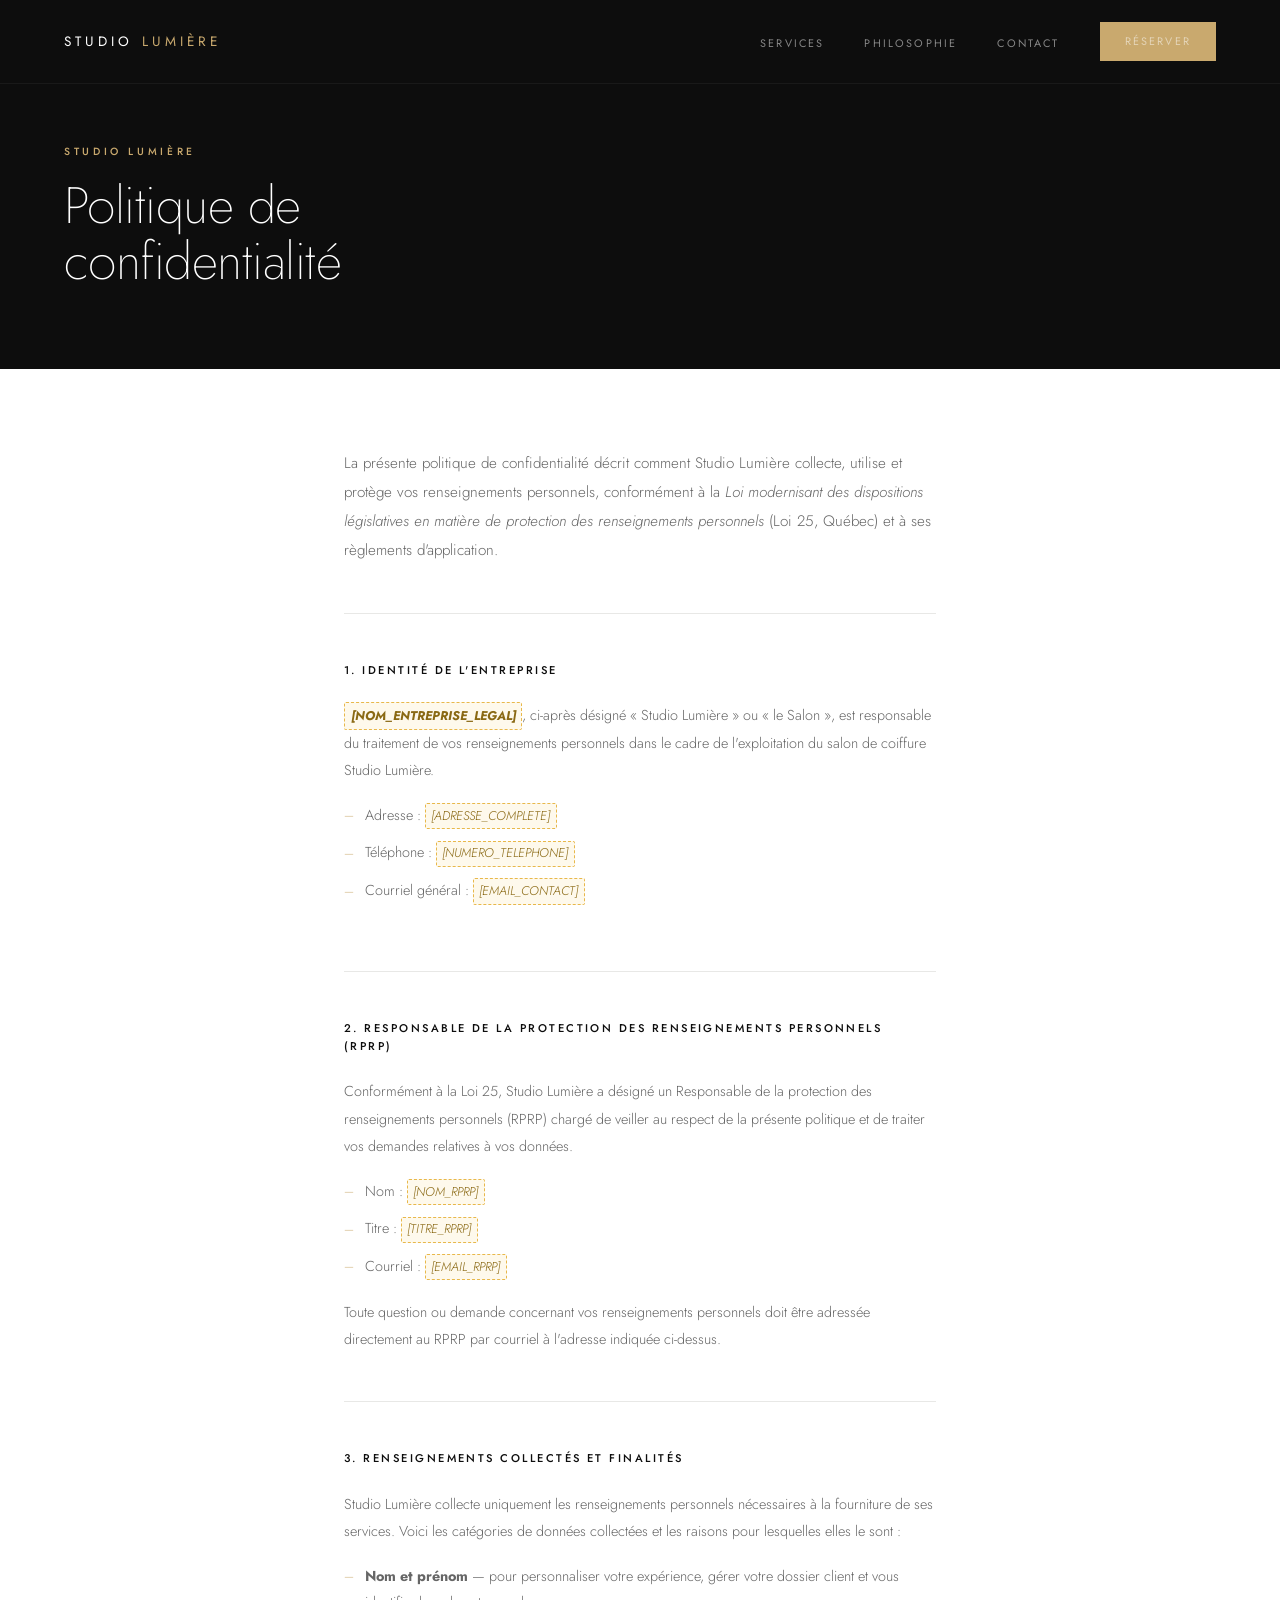
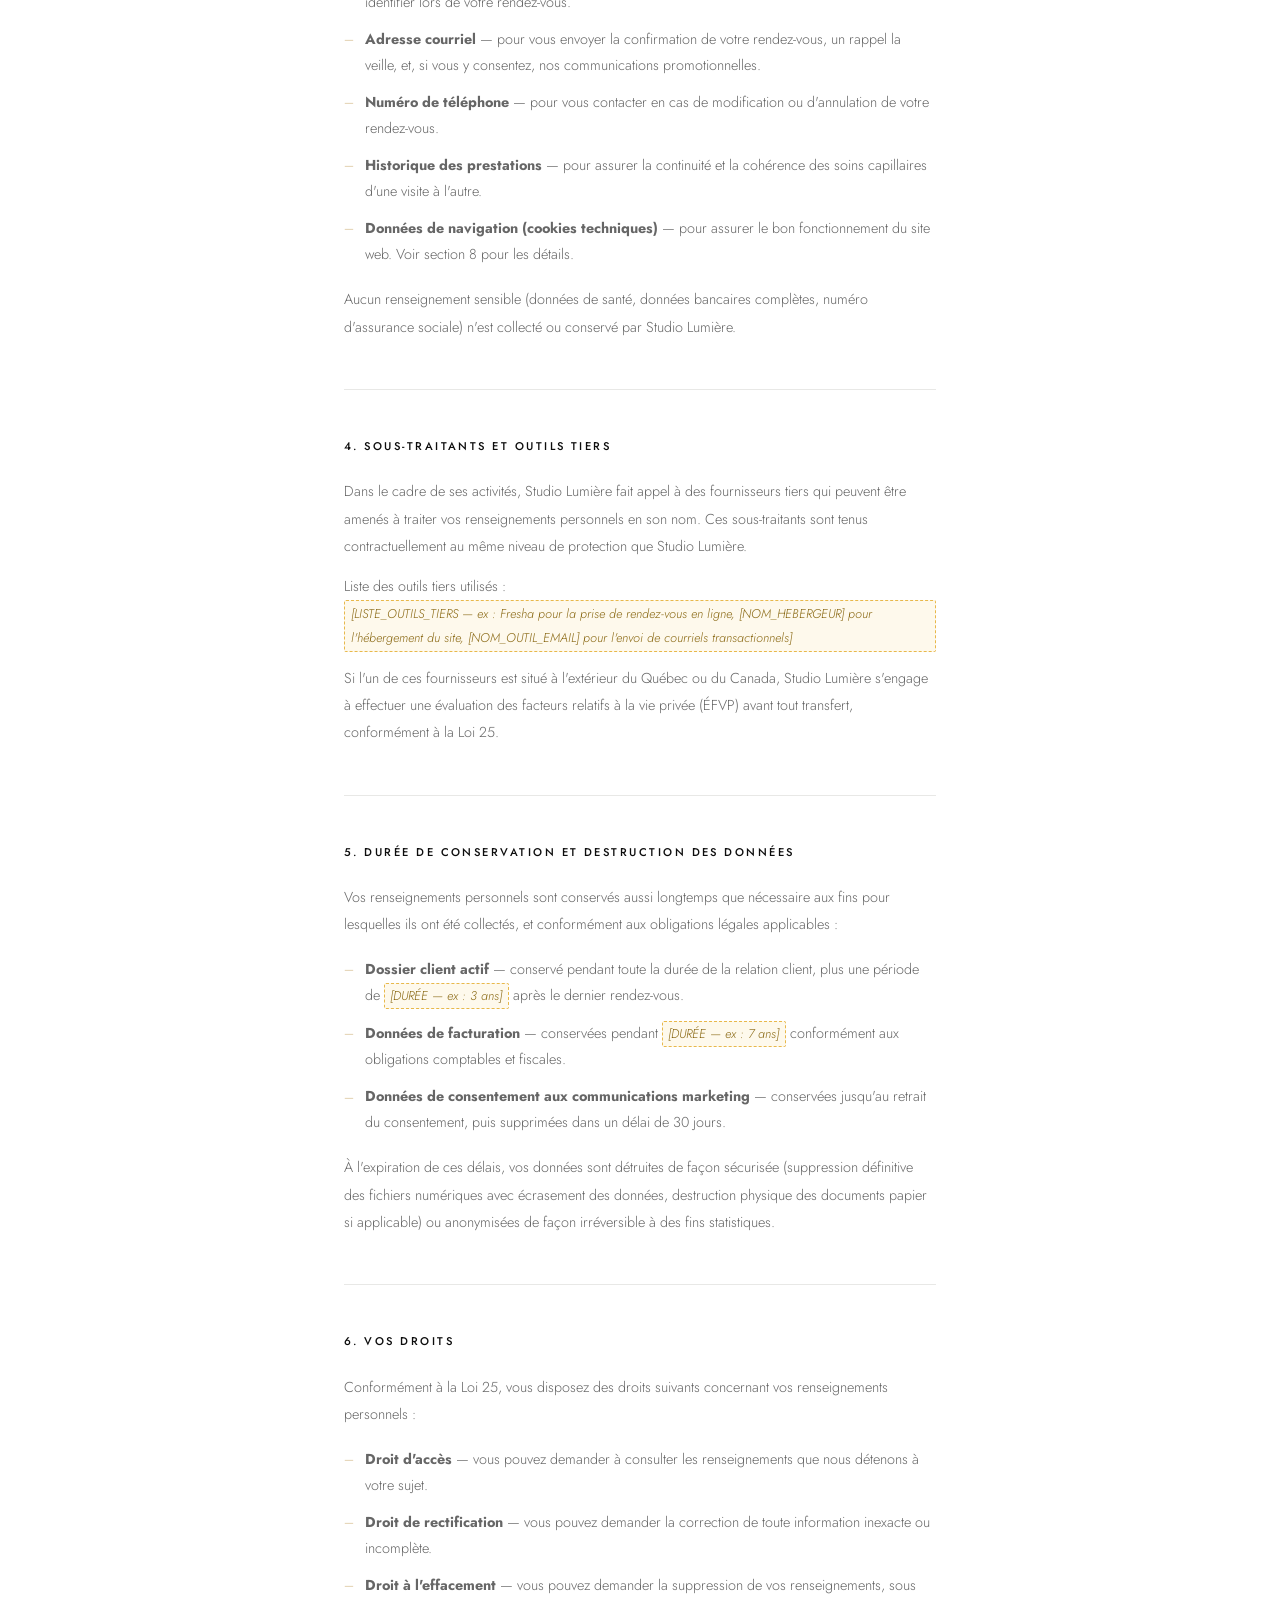
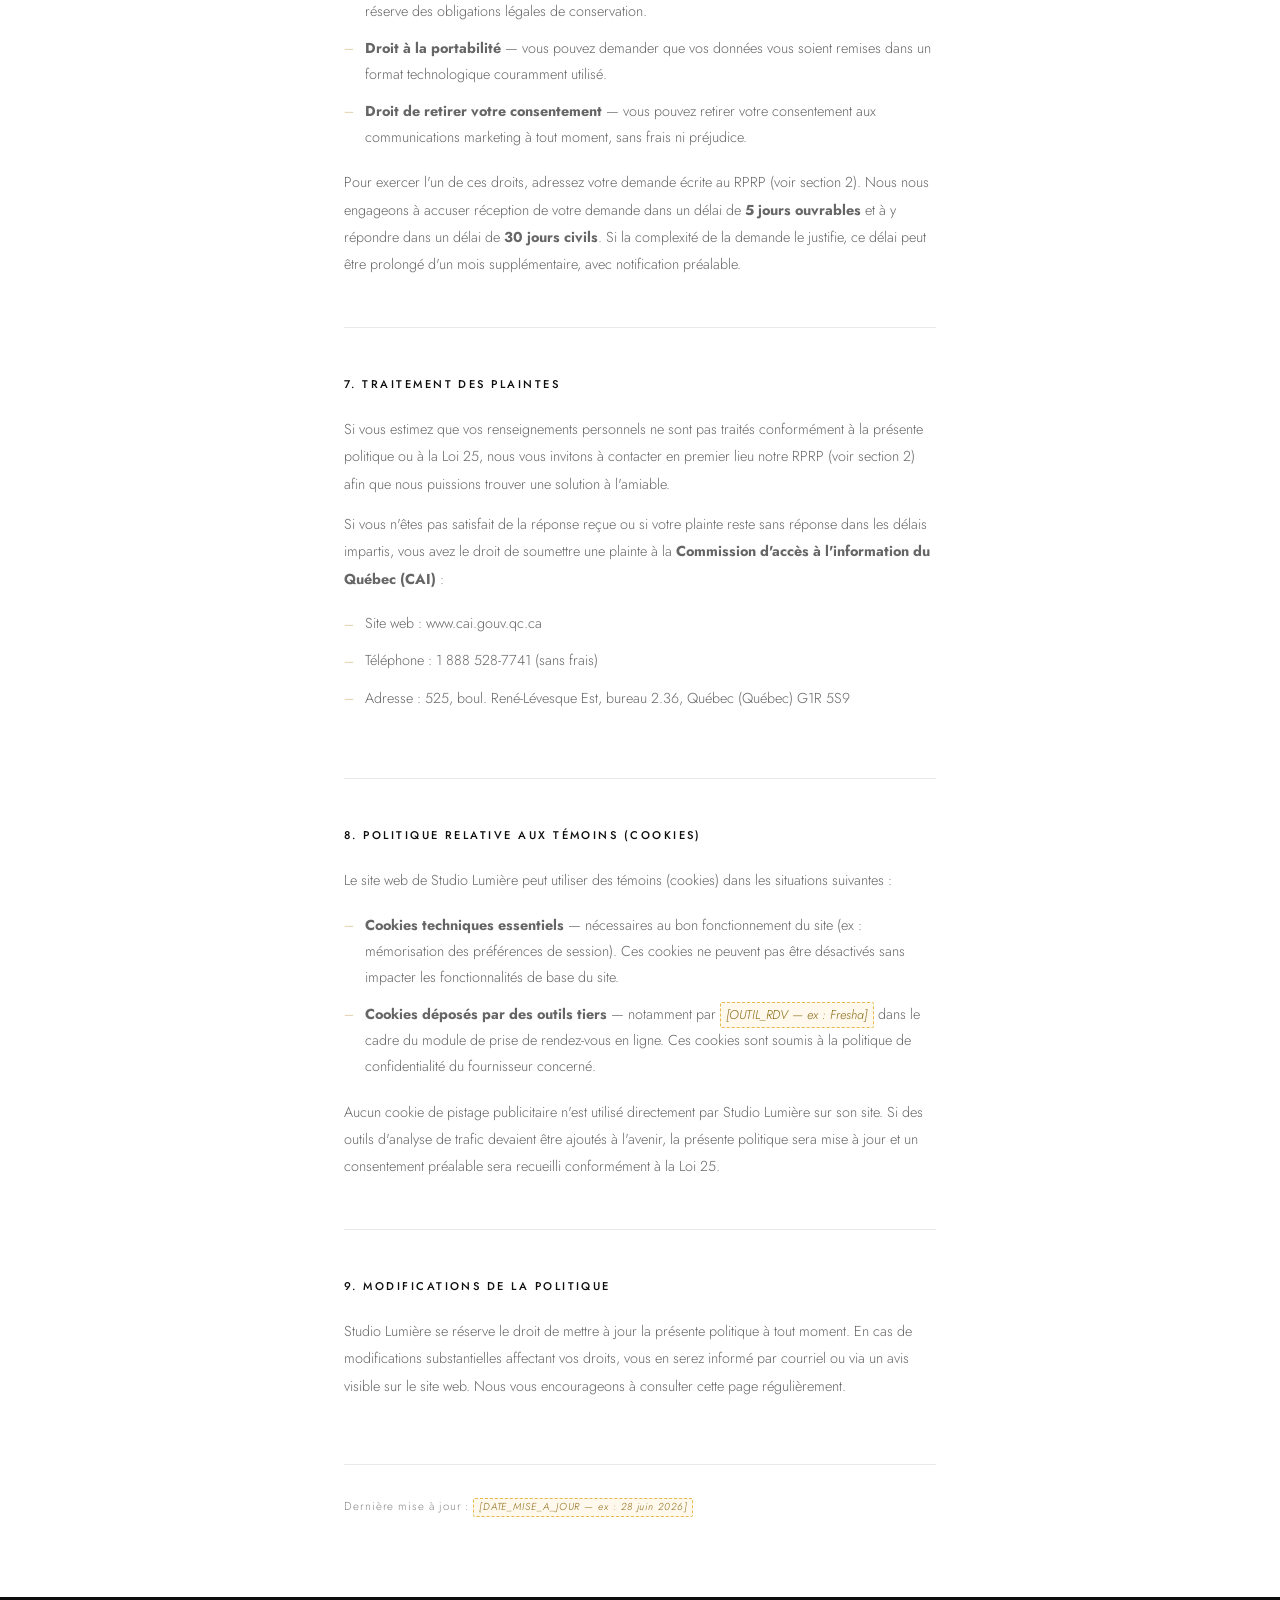
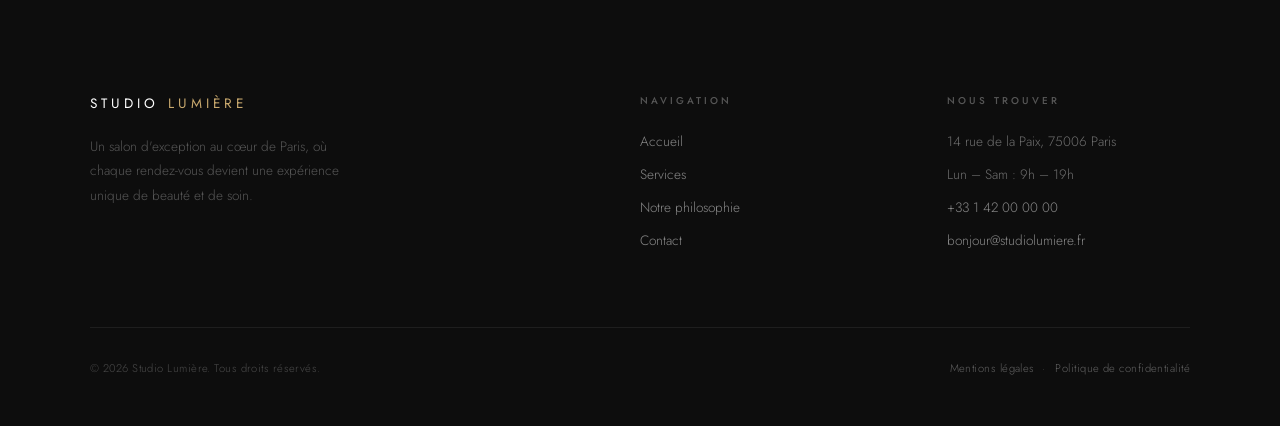
==== confidentialite.html @ d135a6b9 "Add files via upload" ====
<!DOCTYPE html>
<html lang="fr">
<head>
  <meta charset="UTF-8" />
  <meta name="viewport" content="width=device-width, initial-scale=1.0" />
  <title>Politique de confidentialité — Studio Lumière</title>
  <link rel="preconnect" href="https://fonts.googleapis.com" />
  <link rel="preconnect" href="https://fonts.gstatic.com" crossorigin />
  <link href="https://fonts.googleapis.com/css2?family=Jost:ital,wght@0,200;0,300;0,400;0,500;1,300&display=swap" rel="stylesheet" />
  <link rel="stylesheet" href="style.css" />
</head>
<body>

  <!-- NAVIGATION -->
  <nav>
    <a href="index.html" class="nav-logo">Studio <span class="accent">Lumière</span></a>
    <ul class="nav-links">
      <li><a href="index.html#services">Services</a></li>
      <li><a href="index.html#philosophie">Philosophie</a></li>
      <li><a href="index.html#contact">Contact</a></li>
      <!-- TODO FRESHA: remplacer href="#" par le vrai lien de réservation Fresha, ou remplacer ce bouton par l'embed iframe Fresha -->
      <li><a href="#" class="btn btn-gold">Réserver</a></li>
    </ul>
  </nav>


  <!-- EN-TÊTE DE PAGE -->
  <div class="legal-hero">
    <span class="section-eyebrow">Studio Lumière</span>
    <h1>Politique de<br>confidentialité</h1>
  </div>


  <!-- CONTENU -->
  <div class="legal-content">

    <p class="legal-intro">
      La présente politique de confidentialité décrit comment Studio Lumière
      collecte, utilise et protège vos renseignements personnels, conformément
      à la <em>Loi modernisant des dispositions législatives en matière de
      protection des renseignements personnels</em> (Loi 25, Québec) et à ses
      règlements d'application.
    </p>


    <!-- 1 -->
    <div class="legal-section">
      <h2>1. Identité de l'entreprise</h2>
      <p>
        <strong class="placeholder">[NOM_ENTREPRISE_LEGAL]</strong>, ci-après désigné
        « Studio Lumière » ou « le Salon », est responsable du traitement de vos
        renseignements personnels dans le cadre de l'exploitation du salon de coiffure
        Studio Lumière.
      </p>
      <ul>
        <li>Adresse : <span class="placeholder">[ADRESSE_COMPLETE]</span></li>
        <li>Téléphone : <span class="placeholder">[NUMERO_TELEPHONE]</span></li>
        <li>Courriel général : <span class="placeholder">[EMAIL_CONTACT]</span></li>
      </ul>
    </div>


    <!-- 2 -->
    <div class="legal-section">
      <h2>2. Responsable de la protection des renseignements personnels (RPRP)</h2>
      <p>
        Conformément à la Loi 25, Studio Lumière a désigné un Responsable de la
        protection des renseignements personnels (RPRP) chargé de veiller au respect
        de la présente politique et de traiter vos demandes relatives à vos données.
      </p>
      <ul>
        <li>Nom : <span class="placeholder">[NOM_RPRP]</span></li>
        <li>Titre : <span class="placeholder">[TITRE_RPRP]</span></li>
        <li>Courriel : <span class="placeholder">[EMAIL_RPRP]</span></li>
      </ul>
      <p>
        Toute question ou demande concernant vos renseignements personnels doit
        être adressée directement au RPRP par courriel à l'adresse indiquée ci-dessus.
      </p>
    </div>


    <!-- 3 -->
    <div class="legal-section">
      <h2>3. Renseignements collectés et finalités</h2>
      <p>
        Studio Lumière collecte uniquement les renseignements personnels nécessaires
        à la fourniture de ses services. Voici les catégories de données collectées
        et les raisons pour lesquelles elles le sont :
      </p>
      <ul>
        <li>
          <strong>Nom et prénom</strong> — pour personnaliser votre expérience,
          gérer votre dossier client et vous identifier lors de votre rendez-vous.
        </li>
        <li>
          <strong>Adresse courriel</strong> — pour vous envoyer la confirmation
          de votre rendez-vous, un rappel la veille, et, si vous y consentez,
          nos communications promotionnelles.
        </li>
        <li>
          <strong>Numéro de téléphone</strong> — pour vous contacter en cas
          de modification ou d'annulation de votre rendez-vous.
        </li>
        <li>
          <strong>Historique des prestations</strong> — pour assurer la continuité
          et la cohérence des soins capillaires d'une visite à l'autre.
        </li>
        <li>
          <strong>Données de navigation (cookies techniques)</strong> — pour assurer
          le bon fonctionnement du site web. Voir section 8 pour les détails.
        </li>
      </ul>
      <p>
        Aucun renseignement sensible (données de santé, données bancaires complètes,
        numéro d'assurance sociale) n'est collecté ou conservé par Studio Lumière.
      </p>
    </div>


    <!-- 4 -->
    <div class="legal-section">
      <h2>4. Sous-traitants et outils tiers</h2>
      <p>
        Dans le cadre de ses activités, Studio Lumière fait appel à des fournisseurs
        tiers qui peuvent être amenés à traiter vos renseignements personnels en son
        nom. Ces sous-traitants sont tenus contractuellement au même niveau de
        protection que Studio Lumière.
      </p>
      <p>
        Liste des outils tiers utilisés :
        <span class="placeholder">[LISTE_OUTILS_TIERS — ex : Fresha pour la prise de rendez-vous en ligne, [NOM_HEBERGEUR] pour l'hébergement du site, [NOM_OUTIL_EMAIL] pour l'envoi de courriels transactionnels]</span>
      </p>
      <p>
        Si l'un de ces fournisseurs est situé à l'extérieur du Québec ou du Canada,
        Studio Lumière s'engage à effectuer une évaluation des facteurs relatifs à
        la vie privée (ÉFVP) avant tout transfert, conformément à la Loi 25.
      </p>
    </div>


    <!-- 5 -->
    <div class="legal-section">
      <h2>5. Durée de conservation et destruction des données</h2>
      <p>
        Vos renseignements personnels sont conservés aussi longtemps que nécessaire
        aux fins pour lesquelles ils ont été collectés, et conformément aux obligations
        légales applicables :
      </p>
      <ul>
        <li>
          <strong>Dossier client actif</strong> — conservé pendant toute la durée
          de la relation client, plus une période de <span class="placeholder">[DURÉE — ex : 3 ans]</span>
          après le dernier rendez-vous.
        </li>
        <li>
          <strong>Données de facturation</strong> — conservées pendant
          <span class="placeholder">[DURÉE — ex : 7 ans]</span> conformément aux
          obligations comptables et fiscales.
        </li>
        <li>
          <strong>Données de consentement aux communications marketing</strong> —
          conservées jusqu'au retrait du consentement, puis supprimées dans un
          délai de 30 jours.
        </li>
      </ul>
      <p>
        À l'expiration de ces délais, vos données sont détruites de façon sécurisée
        (suppression définitive des fichiers numériques avec écrasement des données,
        destruction physique des documents papier si applicable) ou anonymisées de
        façon irréversible à des fins statistiques.
      </p>
    </div>


    <!-- 6 -->
    <div class="legal-section">
      <h2>6. Vos droits</h2>
      <p>
        Conformément à la Loi 25, vous disposez des droits suivants concernant
        vos renseignements personnels :
      </p>
      <ul>
        <li>
          <strong>Droit d'accès</strong> — vous pouvez demander à consulter les
          renseignements que nous détenons à votre sujet.
        </li>
        <li>
          <strong>Droit de rectification</strong> — vous pouvez demander la
          correction de toute information inexacte ou incomplète.
        </li>
        <li>
          <strong>Droit à l'effacement</strong> — vous pouvez demander la suppression
          de vos renseignements, sous réserve des obligations légales de conservation.
        </li>
        <li>
          <strong>Droit à la portabilité</strong> — vous pouvez demander que vos
          données vous soient remises dans un format technologique couramment utilisé.
        </li>
        <li>
          <strong>Droit de retirer votre consentement</strong> — vous pouvez
          retirer votre consentement aux communications marketing à tout moment,
          sans frais ni préjudice.
        </li>
      </ul>
      <p>
        Pour exercer l'un de ces droits, adressez votre demande écrite au RPRP
        (voir section 2). Nous nous engageons à accuser réception de votre
        demande dans un délai de <strong>5 jours ouvrables</strong> et à y
        répondre dans un délai de <strong>30 jours civils</strong>. Si la
        complexité de la demande le justifie, ce délai peut être prolongé d'un
        mois supplémentaire, avec notification préalable.
      </p>
    </div>


    <!-- 7 -->
    <div class="legal-section">
      <h2>7. Traitement des plaintes</h2>
      <p>
        Si vous estimez que vos renseignements personnels ne sont pas traités
        conformément à la présente politique ou à la Loi 25, nous vous invitons
        à contacter en premier lieu notre RPRP (voir section 2) afin que nous
        puissions trouver une solution à l'amiable.
      </p>
      <p>
        Si vous n'êtes pas satisfait de la réponse reçue ou si votre plainte
        reste sans réponse dans les délais impartis, vous avez le droit de
        soumettre une plainte à la <strong>Commission d'accès à l'information
        du Québec (CAI)</strong> :
      </p>
      <ul>
        <li>Site web : www.cai.gouv.qc.ca</li>
        <li>Téléphone : 1 888 528-7741 (sans frais)</li>
        <li>Adresse : 525, boul. René-Lévesque Est, bureau 2.36, Québec (Québec) G1R 5S9</li>
      </ul>
    </div>


    <!-- 8 -->
    <div class="legal-section">
      <h2>8. Politique relative aux témoins (cookies)</h2>
      <p>
        Le site web de Studio Lumière peut utiliser des témoins (cookies) dans
        les situations suivantes :
      </p>
      <ul>
        <li>
          <strong>Cookies techniques essentiels</strong> — nécessaires au bon
          fonctionnement du site (ex : mémorisation des préférences de session).
          Ces cookies ne peuvent pas être désactivés sans impacter les fonctionnalités
          de base du site.
        </li>
        <li>
          <strong>Cookies déposés par des outils tiers</strong> — notamment par
          <span class="placeholder">[OUTIL_RDV — ex : Fresha]</span> dans le cadre
          du module de prise de rendez-vous en ligne. Ces cookies sont soumis à la
          politique de confidentialité du fournisseur concerné.
        </li>
      </ul>
      <p>
        Aucun cookie de pistage publicitaire n'est utilisé directement par Studio Lumière
        sur son site. Si des outils d'analyse de trafic devaient être ajoutés à l'avenir,
        la présente politique sera mise à jour et un consentement préalable sera recueilli
        conformément à la Loi 25.
      </p>
    </div>


    <!-- 9 -->
    <div class="legal-section">
      <h2>9. Modifications de la politique</h2>
      <p>
        Studio Lumière se réserve le droit de mettre à jour la présente politique
        à tout moment. En cas de modifications substantielles affectant vos droits,
        vous en serez informé par courriel ou via un avis visible sur le site web.
        Nous vous encourageons à consulter cette page régulièrement.
      </p>
    </div>


    <p class="legal-update">
      Dernière mise à jour : <span class="placeholder">[DATE_MISE_A_JOUR — ex : 28 juin 2026]</span>
    </p>

  </div>


  <!-- FOOTER -->
  <footer id="contact">
    <div class="footer-grid">
      <div class="footer-brand">
        <a href="index.html" class="nav-logo">Studio <span class="accent">Lumière</span></a>
        <p>
          Un salon d'exception au cœur de Paris, où chaque rendez-vous
          devient une expérience unique de beauté et de soin.
        </p>
      </div>

      <div class="footer-col">
        <h4>Navigation</h4>
        <ul>
          <li><a href="index.html">Accueil</a></li>
          <li><a href="index.html#services">Services</a></li>
          <li><a href="index.html#philosophie">Notre philosophie</a></li>
          <li><a href="index.html#contact">Contact</a></li>
        </ul>
      </div>

      <div class="footer-col">
        <h4>Nous trouver</h4>
        <ul>
          <li>14 rue de la Paix, 75006 Paris</li>
          <li>Lun – Sam : 9h – 19h</li>
          <li><a href="tel:+33142000000">+33 1 42 00 00 00</a></li>
          <li><a href="mailto:bonjour@studiolumiere.fr">bonjour@studiolumiere.fr</a></li>
        </ul>
      </div>
    </div>

    <div class="footer-bottom">
      <span>&copy; 2026 Studio Lumière. Tous droits réservés.</span>
      <span>
        <a href="mentions-legales.html">Mentions légales</a>&nbsp;&nbsp;·&nbsp;&nbsp;
        <a href="confidentialite.html">Politique de confidentialité</a>
      </span>
    </div>
  </footer>

</body>
</html>
---- style.css ----
/* ── RESET & VARIABLES ── */
*, *::before, *::after { box-sizing: border-box; margin: 0; padding: 0; }

:root {
  --black:       #0d0d0d;
  --white:       #ffffff;
  --off-white:   #f7f7f5;
  --grey-border: #e8e8e6;
  --grey-mid:    #888;
  --gold:        #c9a96e;
  --gold-dark:   #b08950;
  --text:        #1a1a1a;
  --text-mid:    #666;
  --font: 'Jost', 'Helvetica Neue', Arial, sans-serif;
}

html { scroll-behavior: smooth; }

body {
  font-family: var(--font);
  color: var(--text);
  background: var(--white);
  font-weight: 300;
  line-height: 1.6;
  -webkit-font-smoothing: antialiased;
}

/* ── BOUTONS ── */
.btn {
  display: inline-block;
  padding: 0.9rem 2.2rem;
  font-size: 0.72rem;
  letter-spacing: 0.2em;
  text-transform: uppercase;
  text-decoration: none;
  font-weight: 500;
  font-family: var(--font);
  transition: background 0.25s, color 0.25s, border-color 0.25s;
  cursor: pointer;
  border: 1px solid transparent;
  white-space: nowrap;
}

.btn-dark { background: var(--black); color: var(--white); border-color: var(--black); }
.btn-dark:hover { background: var(--gold); border-color: var(--gold); }

.btn-gold { background: var(--gold); color: var(--white); border-color: var(--gold); }
.btn-gold:hover { background: var(--gold-dark); border-color: var(--gold-dark); }

.btn-outline { background: transparent; color: var(--text); border-color: var(--grey-border); }
.btn-outline:hover { border-color: var(--black); }

.btn-outline-white { background: transparent; color: var(--white); border-color: rgba(255,255,255,0.35); }
.btn-outline-white:hover { border-color: rgba(255,255,255,0.9); }

/* ── NAVIGATION ── */
nav {
  position: fixed;
  top: 0; left: 0; right: 0;
  z-index: 200;
  display: flex;
  justify-content: space-between;
  align-items: center;
  padding: 1.4rem 4rem;
  background: var(--black);
  border-bottom: 1px solid rgba(255,255,255,0.05);
}

.nav-logo {
  font-family: var(--font);
  font-size: 0.85rem;
  font-weight: 400;
  letter-spacing: 0.3em;
  text-transform: uppercase;
  color: var(--white);
  text-decoration: none;
}

.nav-logo .accent { color: var(--gold); }

.nav-links {
  list-style: none;
  display: flex;
  gap: 2.5rem;
  align-items: center;
}

.nav-links > li > a {
  color: rgba(255,255,255,0.5);
  text-decoration: none;
  font-size: 0.68rem;
  letter-spacing: 0.2em;
  text-transform: uppercase;
  font-weight: 400;
  transition: color 0.2s;
}
.nav-links > li > a:hover { color: var(--white); }
.nav-links .btn { padding: 0.6rem 1.5rem; }

/* ── EYEBROW (label de section) ── */
.section-eyebrow {
  font-size: 0.65rem;
  letter-spacing: 0.35em;
  text-transform: uppercase;
  color: var(--gold);
  font-weight: 500;
  display: block;
  margin-bottom: 1rem;
}

/* ── FOOTER ── */
footer {
  background: var(--black);
  padding: 6rem 4rem 3rem;
}

.footer-grid {
  display: grid;
  grid-template-columns: 2fr 1fr 1fr;
  gap: 4rem;
  max-width: 1100px;
  margin: 0 auto 4rem;
}

.footer-brand .nav-logo {
  display: block;
  margin-bottom: 1.2rem;
}

.footer-brand p {
  font-size: 0.85rem;
  line-height: 1.8;
  color: rgba(255,255,255,0.3);
  max-width: 280px;
}

.footer-col h4 {
  font-size: 0.62rem;
  letter-spacing: 0.3em;
  text-transform: uppercase;
  font-weight: 500;
  color: rgba(255,255,255,0.3);
  margin-bottom: 1.4rem;
}

.footer-col ul { list-style: none; }

.footer-col ul li {
  margin-bottom: 0.7rem;
  font-size: 0.85rem;
  font-weight: 300;
  color: rgba(255,255,255,0.4);
}

.footer-col ul li a {
  color: rgba(255,255,255,0.5);
  text-decoration: none;
  transition: color 0.2s;
}
.footer-col ul li a:hover { color: var(--gold); }

.footer-bottom {
  border-top: 1px solid rgba(255,255,255,0.07);
  padding-top: 2rem;
  display: flex;
  justify-content: space-between;
  align-items: center;
  max-width: 1100px;
  margin: 0 auto;
  font-size: 0.7rem;
  letter-spacing: 0.04em;
  color: rgba(255,255,255,0.25);
}

.footer-bottom a {
  color: rgba(255,255,255,0.35);
  text-decoration: none;
  transition: color 0.2s;
}
.footer-bottom a:hover { color: var(--gold); }

/* ── PAGES LÉGALES ── */
.legal-hero {
  background: var(--black);
  padding: 9rem 4rem 5rem;
  max-width: 100%;
}

.legal-hero .section-eyebrow { margin-bottom: 1rem; }

.legal-hero h1 {
  font-size: clamp(2rem, 4vw, 3.2rem);
  font-weight: 200;
  color: var(--white);
  letter-spacing: -0.01em;
  line-height: 1.1;
}

.legal-content {
  max-width: 720px;
  margin: 0 auto;
  padding: 5rem 4rem;
}

.legal-intro {
  font-size: 0.95rem;
  line-height: 1.9;
  color: var(--text-mid);
  font-weight: 300;
  padding-bottom: 3rem;
  border-bottom: 1px solid var(--grey-border);
  margin-bottom: 3rem;
}

.legal-section {
  margin-bottom: 3rem;
  padding-bottom: 3rem;
  border-bottom: 1px solid var(--grey-border);
}

.legal-section:last-of-type {
  border-bottom: none;
  margin-bottom: 0;
  padding-bottom: 0;
}

.legal-section h2 {
  font-size: 0.7rem;
  font-weight: 500;
  letter-spacing: 0.22em;
  text-transform: uppercase;
  color: var(--black);
  margin-bottom: 1.4rem;
}

.legal-section p {
  font-size: 0.9rem;
  line-height: 1.9;
  color: var(--text-mid);
  font-weight: 300;
  margin-bottom: 0.8rem;
}

.legal-section p:last-child { margin-bottom: 0; }

.legal-section ul {
  list-style: none;
  padding: 0;
  margin: 0.8rem 0;
}

.legal-section ul li {
  font-size: 0.9rem;
  line-height: 1.8;
  color: var(--text-mid);
  font-weight: 300;
  padding: 0.35rem 0 0.35rem 1.3rem;
  position: relative;
}

.legal-section ul li::before {
  content: '—';
  position: absolute;
  left: 0;
  color: var(--gold);
  font-size: 0.7rem;
  top: 0.5rem;
}

.placeholder {
  display: inline-block;
  background: #fef9ec;
  border: 1px dashed #e8b84b;
  padding: 0.05em 0.45em;
  border-radius: 2px;
  font-style: italic;
  color: #8a6914;
  font-size: 0.88em;
}

.legal-update {
  font-size: 0.72rem;
  color: var(--grey-mid);
  letter-spacing: 0.08em;
  margin-top: 4rem;
  padding-top: 2rem;
  border-top: 1px solid var(--grey-border);
}

/* ── RESPONSIVE GLOBAL ── */
@media (max-width: 900px) {
  nav { padding: 1rem 1.5rem; }
  .nav-links { display: none; }

  footer { padding: 4rem 1.5rem 2.5rem; }
  .footer-grid { grid-template-columns: 1fr; gap: 2.5rem; }
  .footer-bottom { flex-direction: column; gap: 0.8rem; text-align: center; }

  .legal-hero { padding: 7rem 1.5rem 3.5rem; }
  .legal-content { padding: 3rem 1.5rem; }
}
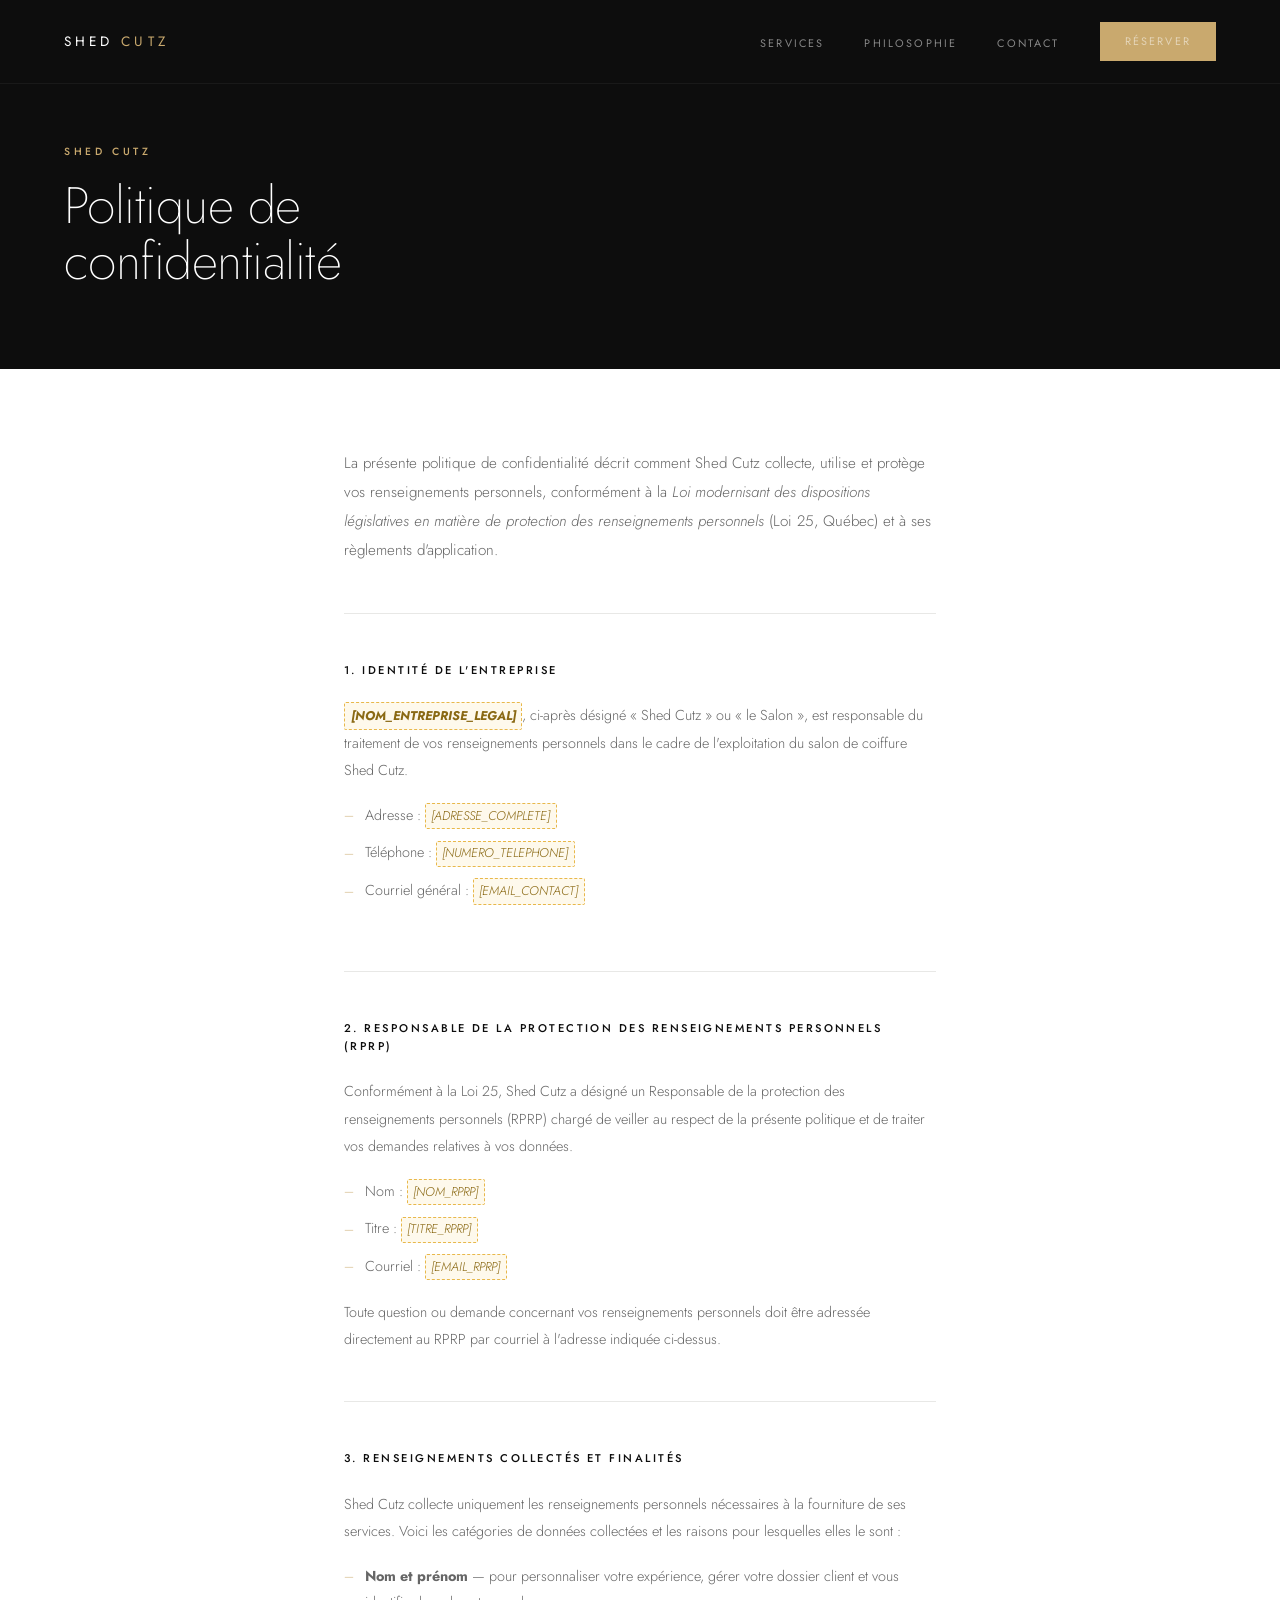
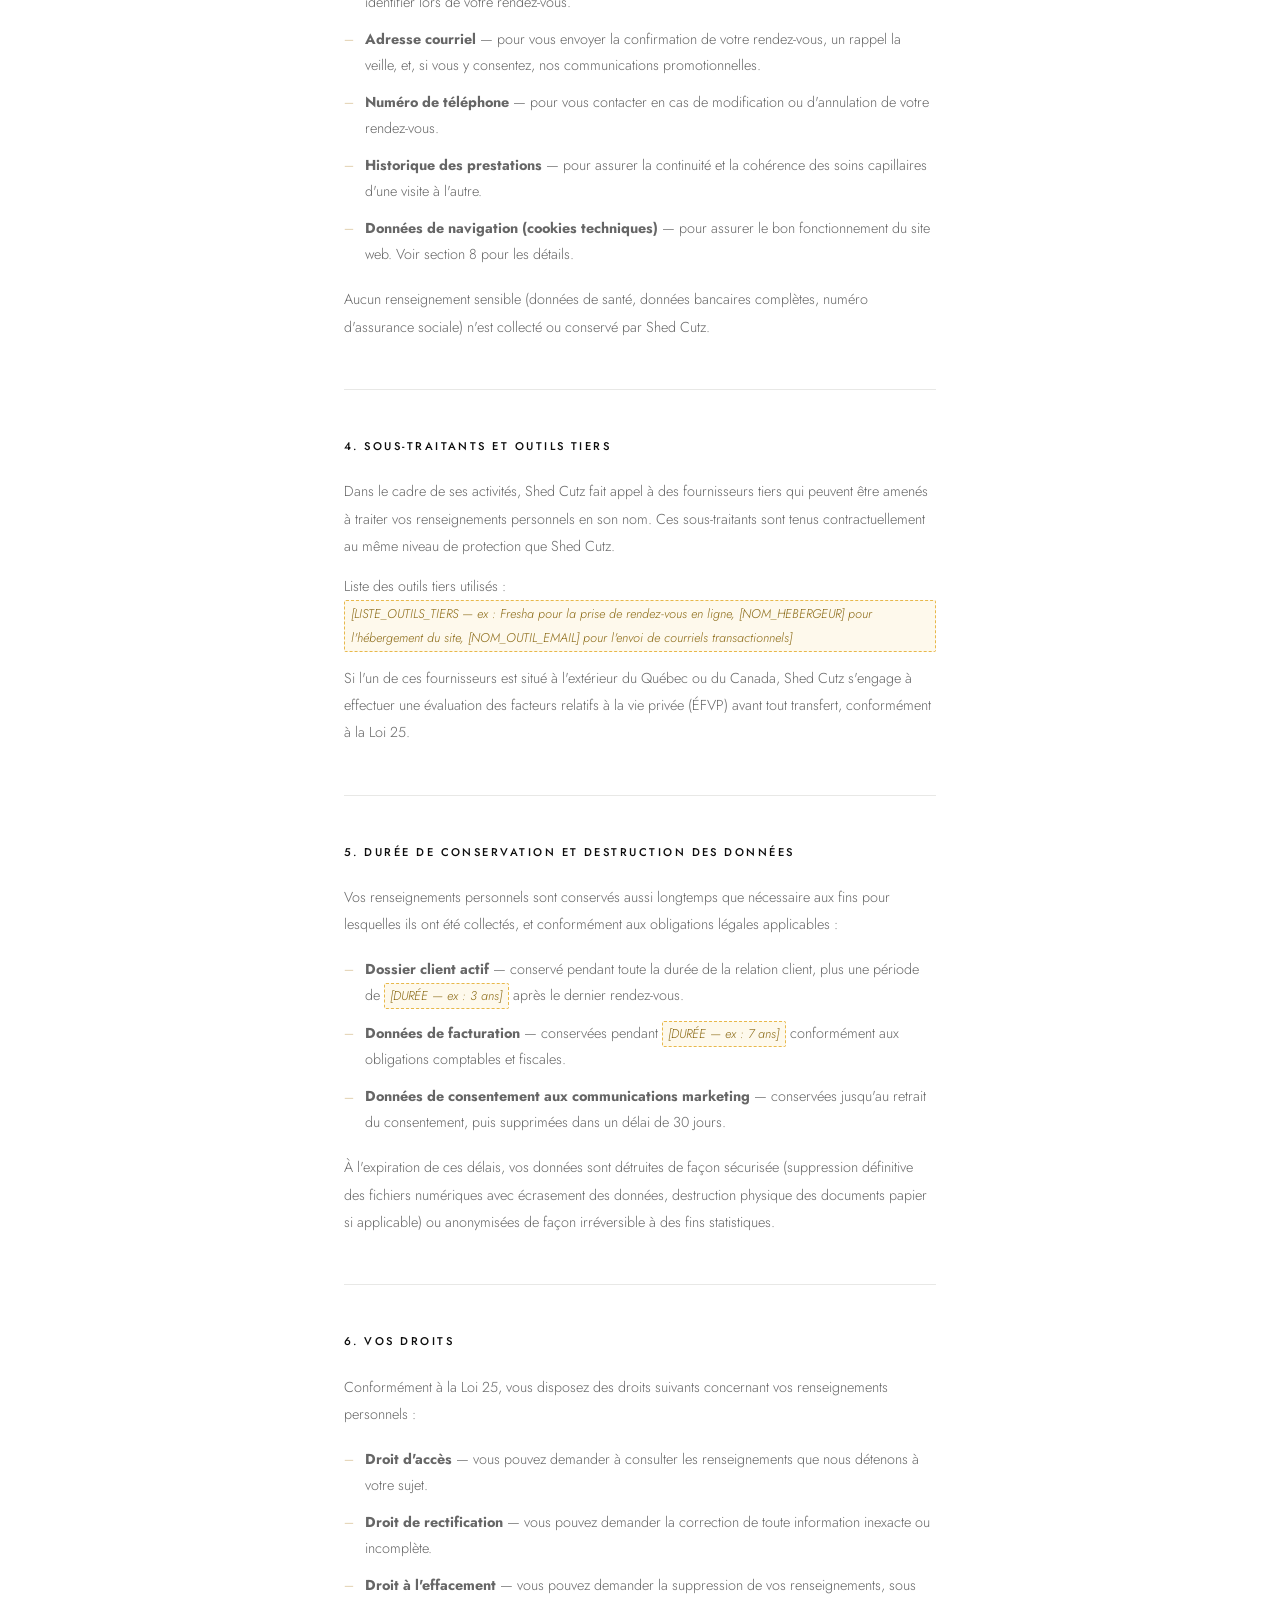
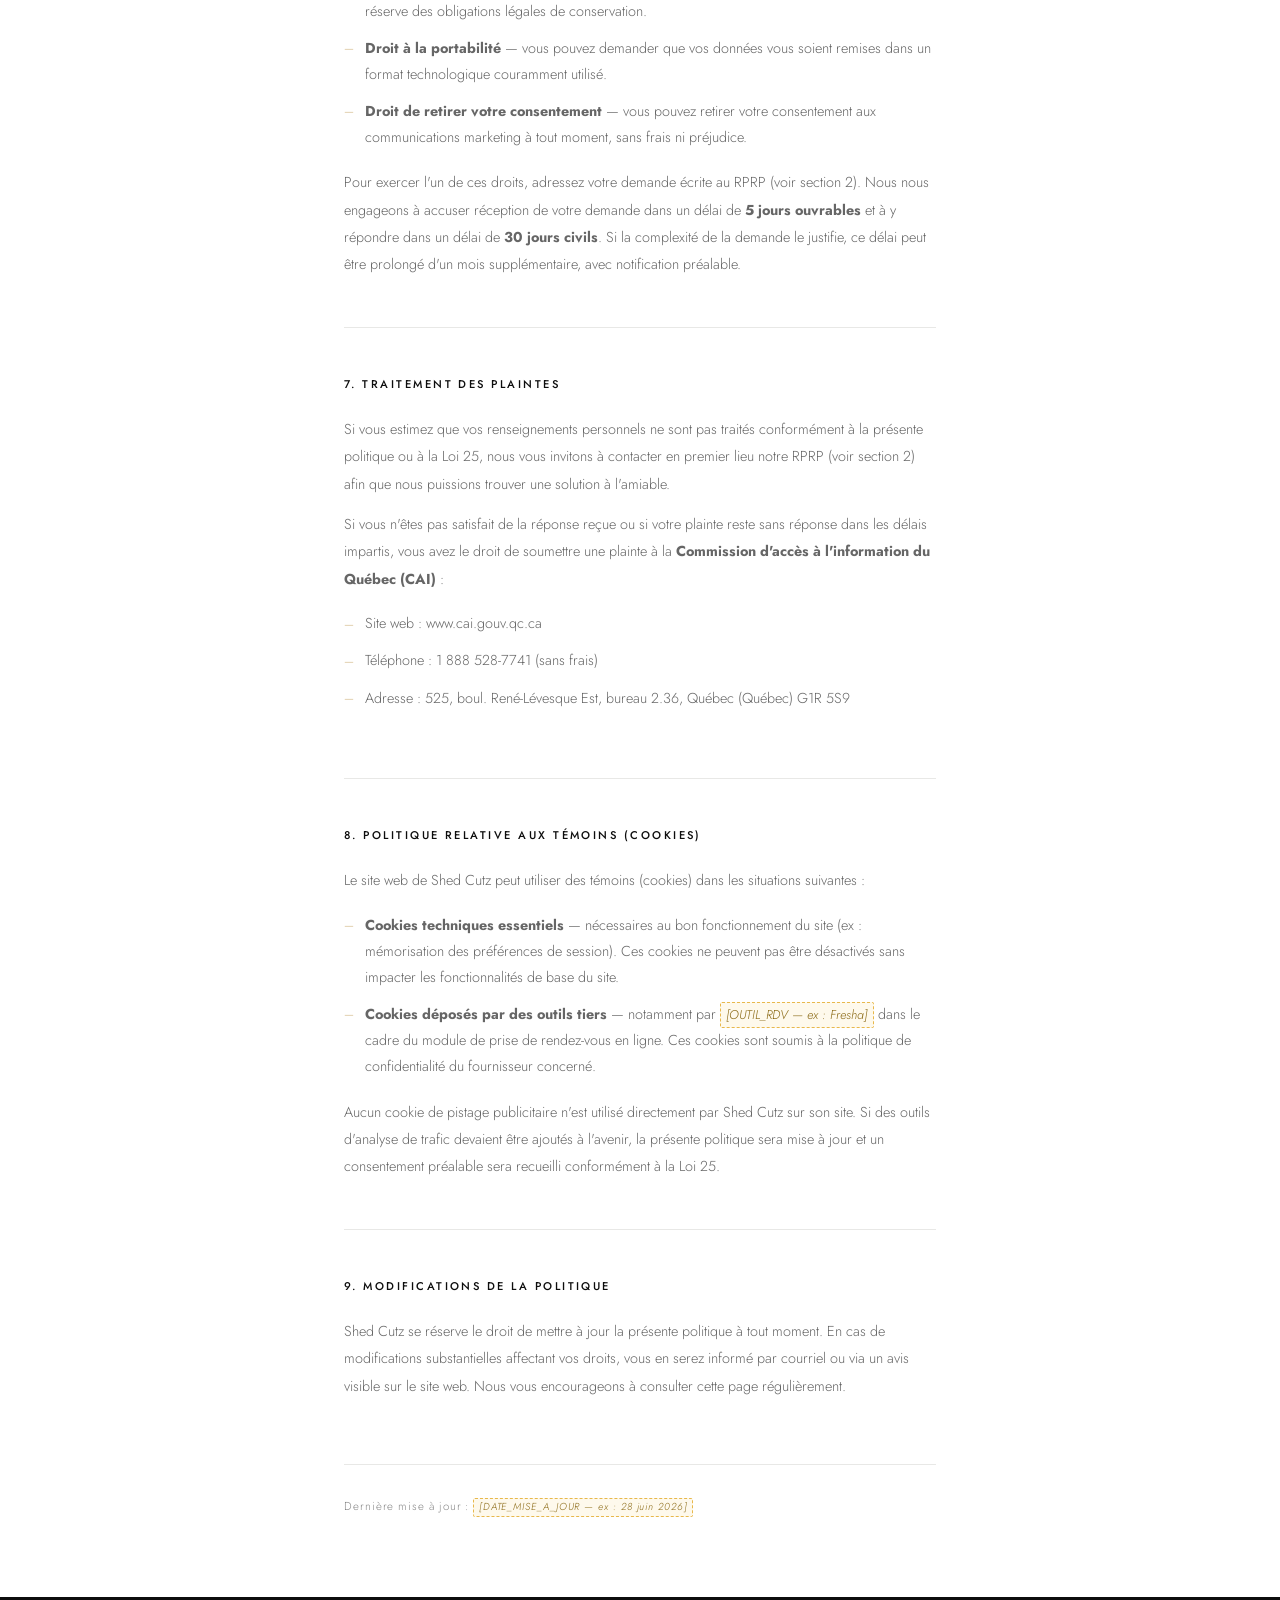
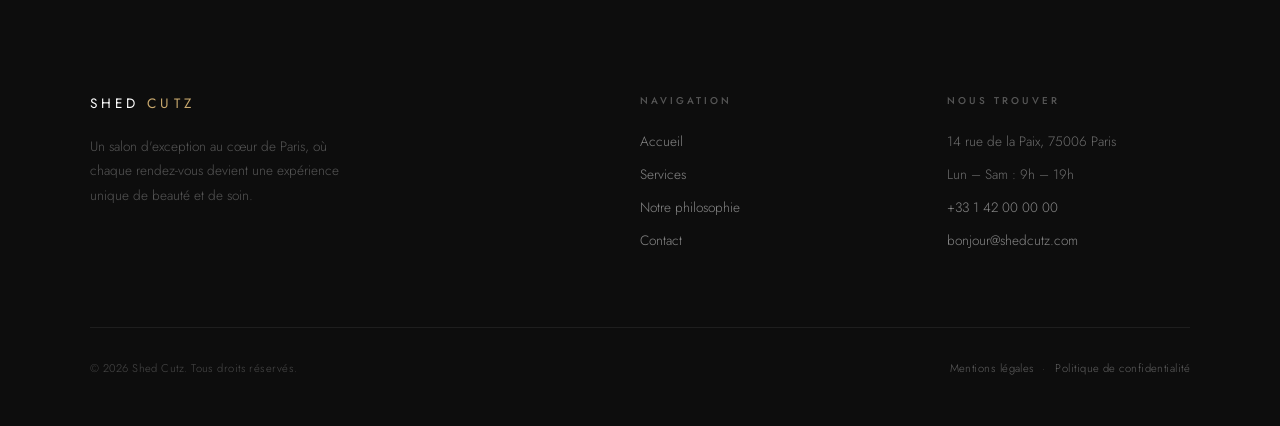
==== commit 16be6d95: "Add files via upload" ====
--- a/confidentialite.html
+++ b/confidentialite.html
@@ -3,7 +3,7 @@
 <head>
   <meta charset="UTF-8" />
   <meta name="viewport" content="width=device-width, initial-scale=1.0" />
-  <title>Politique de confidentialité — Studio Lumière</title>
+  <title>Politique de confidentialité — Shed Cutz</title>
   <link rel="preconnect" href="https://fonts.googleapis.com" />
   <link rel="preconnect" href="https://fonts.gstatic.com" crossorigin />
   <link href="https://fonts.googleapis.com/css2?family=Jost:ital,wght@0,200;0,300;0,400;0,500;1,300&display=swap" rel="stylesheet" />
@@ -13,7 +13,7 @@
 
   <!-- NAVIGATION -->
   <nav>
-    <a href="index.html" class="nav-logo">Studio <span class="accent">Lumière</span></a>
+    <a href="index.html" class="nav-logo">Shed <span class="accent">Cutz</span></a>
     <ul class="nav-links">
       <li><a href="index.html#services">Services</a></li>
       <li><a href="index.html#philosophie">Philosophie</a></li>
@@ -26,7 +26,7 @@
 
   <!-- EN-TÊTE DE PAGE -->
   <div class="legal-hero">
-    <span class="section-eyebrow">Studio Lumière</span>
+    <span class="section-eyebrow">Shed Cutz</span>
     <h1>Politique de<br>confidentialité</h1>
   </div>
 
@@ -35,7 +35,7 @@
   <div class="legal-content">
 
     <p class="legal-intro">
-      La présente politique de confidentialité décrit comment Studio Lumière
+      La présente politique de confidentialité décrit comment Shed Cutz
       collecte, utilise et protège vos renseignements personnels, conformément
       à la <em>Loi modernisant des dispositions législatives en matière de
       protection des renseignements personnels</em> (Loi 25, Québec) et à ses
@@ -48,9 +48,9 @@
       <h2>1. Identité de l'entreprise</h2>
       <p>
         <strong class="placeholder">[NOM_ENTREPRISE_LEGAL]</strong>, ci-après désigné
-        « Studio Lumière » ou « le Salon », est responsable du traitement de vos
+        « Shed Cutz » ou « le Salon », est responsable du traitement de vos
         renseignements personnels dans le cadre de l'exploitation du salon de coiffure
-        Studio Lumière.
+        Shed Cutz.
       </p>
       <ul>
         <li>Adresse : <span class="placeholder">[ADRESSE_COMPLETE]</span></li>
@@ -64,7 +64,7 @@
     <div class="legal-section">
       <h2>2. Responsable de la protection des renseignements personnels (RPRP)</h2>
       <p>
-        Conformément à la Loi 25, Studio Lumière a désigné un Responsable de la
+        Conformément à la Loi 25, Shed Cutz a désigné un Responsable de la
         protection des renseignements personnels (RPRP) chargé de veiller au respect
         de la présente politique et de traiter vos demandes relatives à vos données.
       </p>
@@ -84,7 +84,7 @@
     <div class="legal-section">
       <h2>3. Renseignements collectés et finalités</h2>
       <p>
-        Studio Lumière collecte uniquement les renseignements personnels nécessaires
+        Shed Cutz collecte uniquement les renseignements personnels nécessaires
         à la fourniture de ses services. Voici les catégories de données collectées
         et les raisons pour lesquelles elles le sont :
       </p>
@@ -113,7 +113,7 @@
       </ul>
       <p>
         Aucun renseignement sensible (données de santé, données bancaires complètes,
-        numéro d'assurance sociale) n'est collecté ou conservé par Studio Lumière.
+        numéro d'assurance sociale) n'est collecté ou conservé par Shed Cutz.
       </p>
     </div>
 
@@ -122,10 +122,10 @@
     <div class="legal-section">
       <h2>4. Sous-traitants et outils tiers</h2>
       <p>
-        Dans le cadre de ses activités, Studio Lumière fait appel à des fournisseurs
+        Dans le cadre de ses activités, Shed Cutz fait appel à des fournisseurs
         tiers qui peuvent être amenés à traiter vos renseignements personnels en son
         nom. Ces sous-traitants sont tenus contractuellement au même niveau de
-        protection que Studio Lumière.
+        protection que Shed Cutz.
       </p>
       <p>
         Liste des outils tiers utilisés :
@@ -133,7 +133,7 @@
       </p>
       <p>
         Si l'un de ces fournisseurs est situé à l'extérieur du Québec ou du Canada,
-        Studio Lumière s'engage à effectuer une évaluation des facteurs relatifs à
+        Shed Cutz s'engage à effectuer une évaluation des facteurs relatifs à
         la vie privée (ÉFVP) avant tout transfert, conformément à la Loi 25.
       </p>
     </div>
@@ -241,7 +241,7 @@
     <div class="legal-section">
       <h2>8. Politique relative aux témoins (cookies)</h2>
       <p>
-        Le site web de Studio Lumière peut utiliser des témoins (cookies) dans
+        Le site web de Shed Cutz peut utiliser des témoins (cookies) dans
         les situations suivantes :
       </p>
       <ul>
@@ -259,7 +259,7 @@
         </li>
       </ul>
       <p>
-        Aucun cookie de pistage publicitaire n'est utilisé directement par Studio Lumière
+        Aucun cookie de pistage publicitaire n'est utilisé directement par Shed Cutz
         sur son site. Si des outils d'analyse de trafic devaient être ajoutés à l'avenir,
         la présente politique sera mise à jour et un consentement préalable sera recueilli
         conformément à la Loi 25.
@@ -271,7 +271,7 @@
     <div class="legal-section">
       <h2>9. Modifications de la politique</h2>
       <p>
-        Studio Lumière se réserve le droit de mettre à jour la présente politique
+        Shed Cutz se réserve le droit de mettre à jour la présente politique
         à tout moment. En cas de modifications substantielles affectant vos droits,
         vous en serez informé par courriel ou via un avis visible sur le site web.
         Nous vous encourageons à consulter cette page régulièrement.
@@ -290,7 +290,7 @@
   <footer id="contact">
     <div class="footer-grid">
       <div class="footer-brand">
-        <a href="index.html" class="nav-logo">Studio <span class="accent">Lumière</span></a>
+        <a href="index.html" class="nav-logo">Shed <span class="accent">Cutz</span></a>
         <p>
           Un salon d'exception au cœur de Paris, où chaque rendez-vous
           devient une expérience unique de beauté et de soin.
@@ -313,13 +313,13 @@
           <li>14 rue de la Paix, 75006 Paris</li>
           <li>Lun – Sam : 9h – 19h</li>
           <li><a href="tel:+33142000000">+33 1 42 00 00 00</a></li>
-          <li><a href="mailto:bonjour@studiolumiere.fr">bonjour@studiolumiere.fr</a></li>
+          <li><a href="mailto:bonjour@shedcutz.com">bonjour@shedcutz.com</a></li>
         </ul>
       </div>
     </div>
 
     <div class="footer-bottom">
-      <span>&copy; 2026 Studio Lumière. Tous droits réservés.</span>
+      <span>&copy; 2026 Shed Cutz. Tous droits réservés.</span>
       <span>
         <a href="mentions-legales.html">Mentions légales</a>&nbsp;&nbsp;·&nbsp;&nbsp;
         <a href="confidentialite.html">Politique de confidentialité</a>
